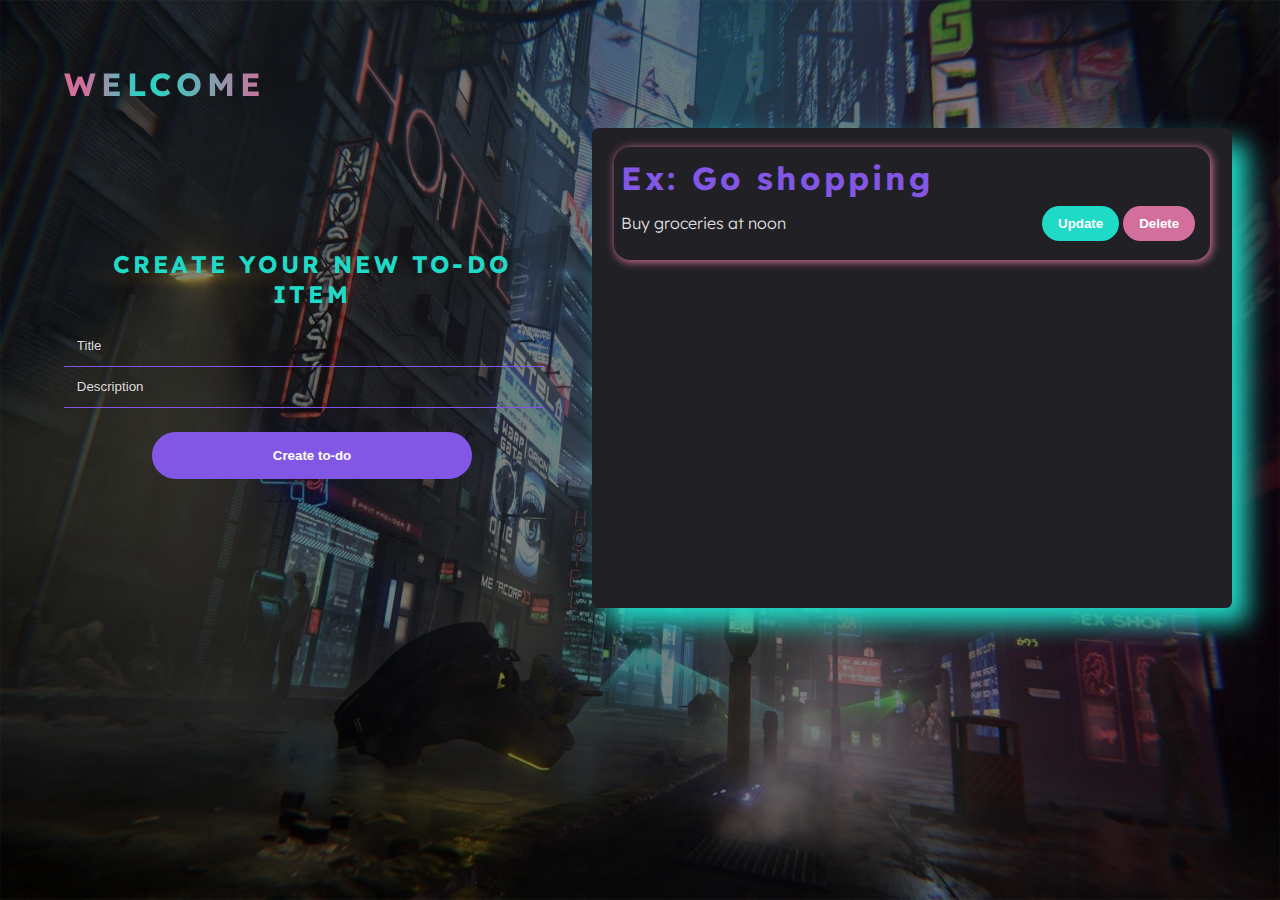
==== todo_list.html @ 3809ab05 "first commit" ====
<!DOCTYPE html>
<html lang="en">
<head>
    <meta charset="UTF-8">
    <meta http-equiv="X-UA-Compatible" content="IE=edge">
    <meta name="viewport" content="width=device-width, initial-scale=1.0">
    <title>CyberTodo | Welcome</title>
    <link rel="stylesheet" href="./index.css">
    <div class="todo__list"></div>
    <script src="https://ajax.googleapis.com/ajax/libs/jquery/3.5.1/jquery.min.js"></script>
    <script src="./todo_list.js"></script>
</head>
<body>
    <img src="./img/todobg.jpg" alt="" class="todo__container--background">
    <div class="todo__container">
        <h1 class="todo__title">Welcome</h1>
        <div class="todo__create--input">
            <h2>Create your new to-do item</h2>
            <input type="text" placeholder="Title" class="todo__create--title">
            <input type="text" placeholder="Description" class="todo__create--description">
            <button class="todo__button--create">Create to-do</button>
        </div>
        <div class="todo__items">
            <div class="todo__item">
                <h3 class="todo__item--title">Ex: Go shopping</h3>
                <div class="todo__item--box">
                    <p class="todo__item--description">Buy groceries at noon</p>
                    <div class="todo__button">
                        <button class="todo__button--update">Update</button>
                        <button class="todo__button--delete">Delete</button>
                    </div>
                </div>
            </div> 
        </div>
    </div>    
</body>
</html>
---- index.css ----
@import url("https://fonts.googleapis.com/css2?family=Lexend:wght@300;400;700&display=swap");
.todo__create--input, .todo__item--box, .container, .container__title, .login__expand, .hidden, .login__box, .login__form, .login__loader--box, .login__loader--title, .login__loader {
  display: flex;
  justify-content: center;
  align-items: center;
}

.todo__items, .login__loader--box {
  box-shadow: 15px 15px 25px #1edac7;
  background-color: #212025;
  padding: 8rem 15rem;
}

.todo__title, .container__title, .login__form a, .login__form--title, .login__loader--title {
  background: -webkit-linear-gradient(180deg, #D26F9B 0%, #1edac7 60%, #D26F9B 90%);
  background-clip: inherit;
  -webkit-background-clip: text;
  -webkit-text-fill-color: transparent;
}

.todo__button--create, .todo__button--update, .todo__button--delete {
  padding: 0.6rem 1rem;
  border-radius: 2rem;
  border: none;
  font-weight: bold;
  cursor: pointer;
}
.todo__button--create:focus, .todo__button--update:focus, .todo__button--delete:focus {
  outline: none;
}

@keyframes spinner {
  0% {
    transform: rotate(0deg);
  }
  100% {
    transform: rotate(360deg);
  }
}
@keyframes showButton {
  0% {
    transform: translateY(-100%);
    opacity: 0;
  }
  100% {
    opacity: 1;
    transform: translateX(0);
  }
}
@keyframes apper {
  0% {
    opacity: 0;
  }
  50% {
    opacity: 0.5;
    transform: scale(1.1);
  }
  100% {
    opacity: 1;
  }
}
.container {
  position: relative;
}
.container img {
  width: 100%;
  height: 100vh;
  filter: brightness(80%);
}

.container__title {
  position: absolute;
  top: 30%;
  animation: apper ease-in-out 2s;
  font-size: 1.5rem;
  letter-spacing: 0.8rem;
  text-transform: uppercase;
}

.login__expand {
  position: absolute;
  box-shadow: 15px 15px 25px;
  background-color: #212025;
  color: #1edac7;
  padding: 1rem 15rem;
  transition: all 0.5s;
  animation: showButton ease-in 0.8s;
}

.login__expand:hover {
  transform: translateY(-0.8rem);
  box-shadow: 15px 15px 25px rgba(0, 0, 0, 0.8);
  cursor: pointer;
}

.login__close--box {
  position: absolute;
  top: 0;
  left: 0;
  margin: 1rem;
}
.login__close--box img {
  height: 2rem;
  width: 2rem;
}

.hidden {
  margin-bottom: 2rem;
  color: #D26F9B;
  display: none;
}

.login__box {
  position: absolute;
  padding: 8rem 15rem;
  background-color: #212025;
  color: #1edac7;
  box-shadow: 15px 15px 25px;
  display: none;
}

.login__form {
  flex-direction: column;
}
.login__form a {
  margin-top: 1rem;
}

.login__form--title {
  font-size: 3rem;
}

.login__fields {
  background-color: transparent;
  border-radius: 5rem;
  border: solid 0.1rem #1edac7;
  width: 20rem;
  padding: 0.8rem;
  margin-top: 2rem;
  color: #D26F9B;
}
.login__fields:focus {
  outline: none;
}

::placeholder {
  color: #D26F9B;
}

.login__fields--submit {
  width: 20rem;
  padding: 0.8rem;
  margin-top: 2rem;
  border-radius: 5rem;
  border: solid 0.1rem #1edac7;
  background-color: #1edac7;
  color: #fff;
  font-weight: bold;
  cursor: pointer;
}
.login__fields--submit:focus {
  outline: none;
}

.login__loader--box {
  position: absolute;
  display: none;
}

.login__loader--title {
  margin-top: 6.5rem;
}

.login__loader {
  position: absolute;
  border-radius: 5rem;
  height: 4rem;
  width: 4rem;
  border-top: #D26F9B 0.5rem solid;
  border-right: #1edac7 0.5rem solid;
  border-bottom: #D26F9B 0.5rem solid;
  border-left: #1edac7 0.5rem solid;
  animation: spinner 0.8s linear infinite;
}

.todo__button--create {
  background-color: #8357E5;
  color: #fff;
  padding: 1rem 2rem;
  margin: 1.5rem;
  width: 20rem;
}

.todo__button--update {
  background-color: #1edac7;
  color: #fff;
}

.todo__button--delete {
  background-color: #D26F9B;
  color: #fff;
}

* {
  margin: 0;
  padding: 0;
  box-sizing: border-box;
}

html {
  font-family: "Lexend", sans serif;
  font-size: 62, 5%;
}

body {
  background-color: #212025;
  overflow: hidden;
}

.todo__container--background {
  height: 100vh;
  width: 100%;
  position: absolute;
  z-index: -1;
  filter: brightness(50%);
}

.todo__container {
  display: grid;
  grid-template-columns: 1fr 1fr;
  padding: 4rem;
  text-align: center;
  margin: auto;
}

.todo__title {
  display: block;
  position: absolute;
  text-transform: uppercase;
  font-size: 2rem;
  letter-spacing: 0.3rem;
}

.todo__create--input {
  flex-direction: column;
  text-transform: uppercase;
}
.todo__create--input h2 {
  color: #1edac7;
  font-size: 1.5rem;
  letter-spacing: 0.2rem;
  margin: 1rem;
}
.todo__create--input input {
  background-color: transparent;
  border: none;
  width: 30rem;
  padding: 0.8rem;
  margin-right: 1rem;
  border-bottom: 0.1rem solid #8357E5;
  caret-color: white;
}
.todo__create--input input:focus {
  outline: none;
  color: #fff;
}
.todo__create--input input:not(:focus) {
  color: #fff;
}
.todo__create--input input::placeholder {
  color: #ddd;
}

.todo__items {
  border-radius: 0.4rem;
  margin: 4rem 2rem;
  padding: 0.5rem 0.7rem;
  width: 40rem;
  height: 30rem;
  overflow-y: scroll;
}

::-webkit-scrollbar {
  width: 0.4rem;
}

::-webkit-scrollbar-track {
  box-shadow: inset 0 0 0.3rem #8357E5;
}

::-webkit-scrollbar-thumb {
  background: #8357E5;
}

.todo__item {
  box-shadow: 0.1rem 0.1rem 0.5rem #D26F9B;
  border-radius: 1rem;
  margin: 0.7rem;
  padding: 0.7rem 0.4rem;
}

.todo__item--title {
  color: #8357E5;
  font-size: 2rem;
  letter-spacing: 0.2rem;
  text-align: left;
}

.todo__item--box {
  justify-content: space-between;
}

.todo__item--description {
  font-size: 1rem;
  font-weight: 300;
  color: #ddd;
}

.todo__button {
  padding: 0.5rem;
}

* {
  margin: 0;
  padding: 0;
  box-sizing: border-box;
}

html {
  font-family: "Lexend", sans serif;
  font-size: 62, 5%;
}

/*# sourceMappingURL=index.css.map */
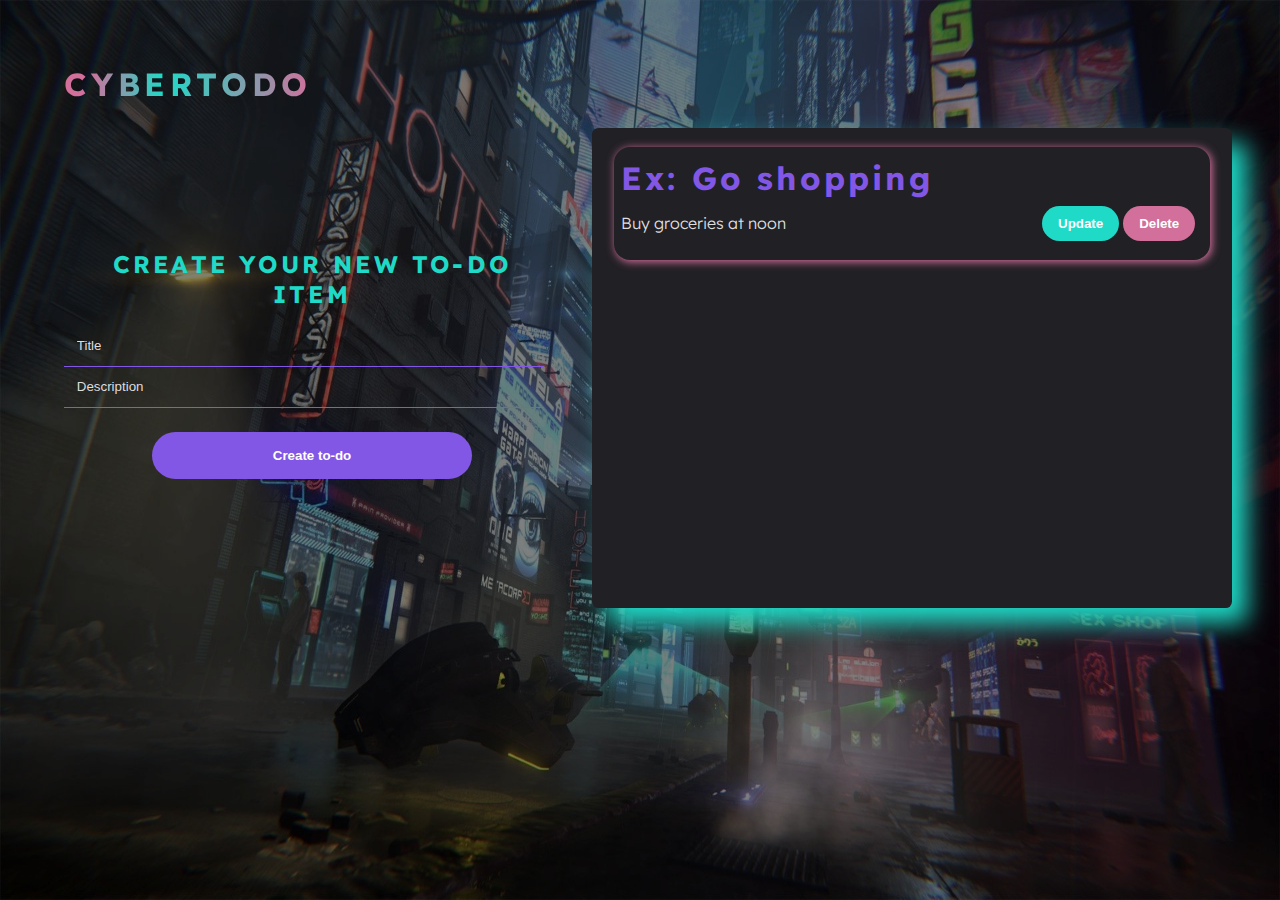
==== commit cbe8d64e: "working on delete functionality" ====
--- a/todo_list.html
+++ b/todo_list.html
@@ -8,12 +8,12 @@
     <link rel="stylesheet" href="./index.css">
     <div class="todo__list"></div>
     <script src="https://ajax.googleapis.com/ajax/libs/jquery/3.5.1/jquery.min.js"></script>
-    <script src="./todo_list.js"></script>
+    <script src="./js/todo_list.js"></script>
 </head>
 <body>
     <img src="./img/todobg.jpg" alt="" class="todo__container--background">
     <div class="todo__container">
-        <h1 class="todo__title">Welcome</h1>
+        <h1 class="todo__title">CyberTodo</h1>
         <div class="todo__create--input">
             <h2>Create your new to-do item</h2>
             <input type="text" placeholder="Title" class="todo__create--title">
@@ -22,12 +22,12 @@
         </div>
         <div class="todo__items">
             <div class="todo__item">
-                <h3 class="todo__item--title">Ex: Go shopping</h3>
+                <h3 class="todo__item--title"></h3>
                 <div class="todo__item--box">
-                    <p class="todo__item--description">Buy groceries at noon</p>
+                    <p class="todo__item--description"></p>
                     <div class="todo__button">
-                        <button class="todo__button--update">Update</button>
-                        <button class="todo__button--delete">Delete</button>
+                        <button class="todo__button--update" >Update</button>
+                        <button class="todo__button--delete" >Delete</button>
                     </div>
                 </div>
             </div> 
